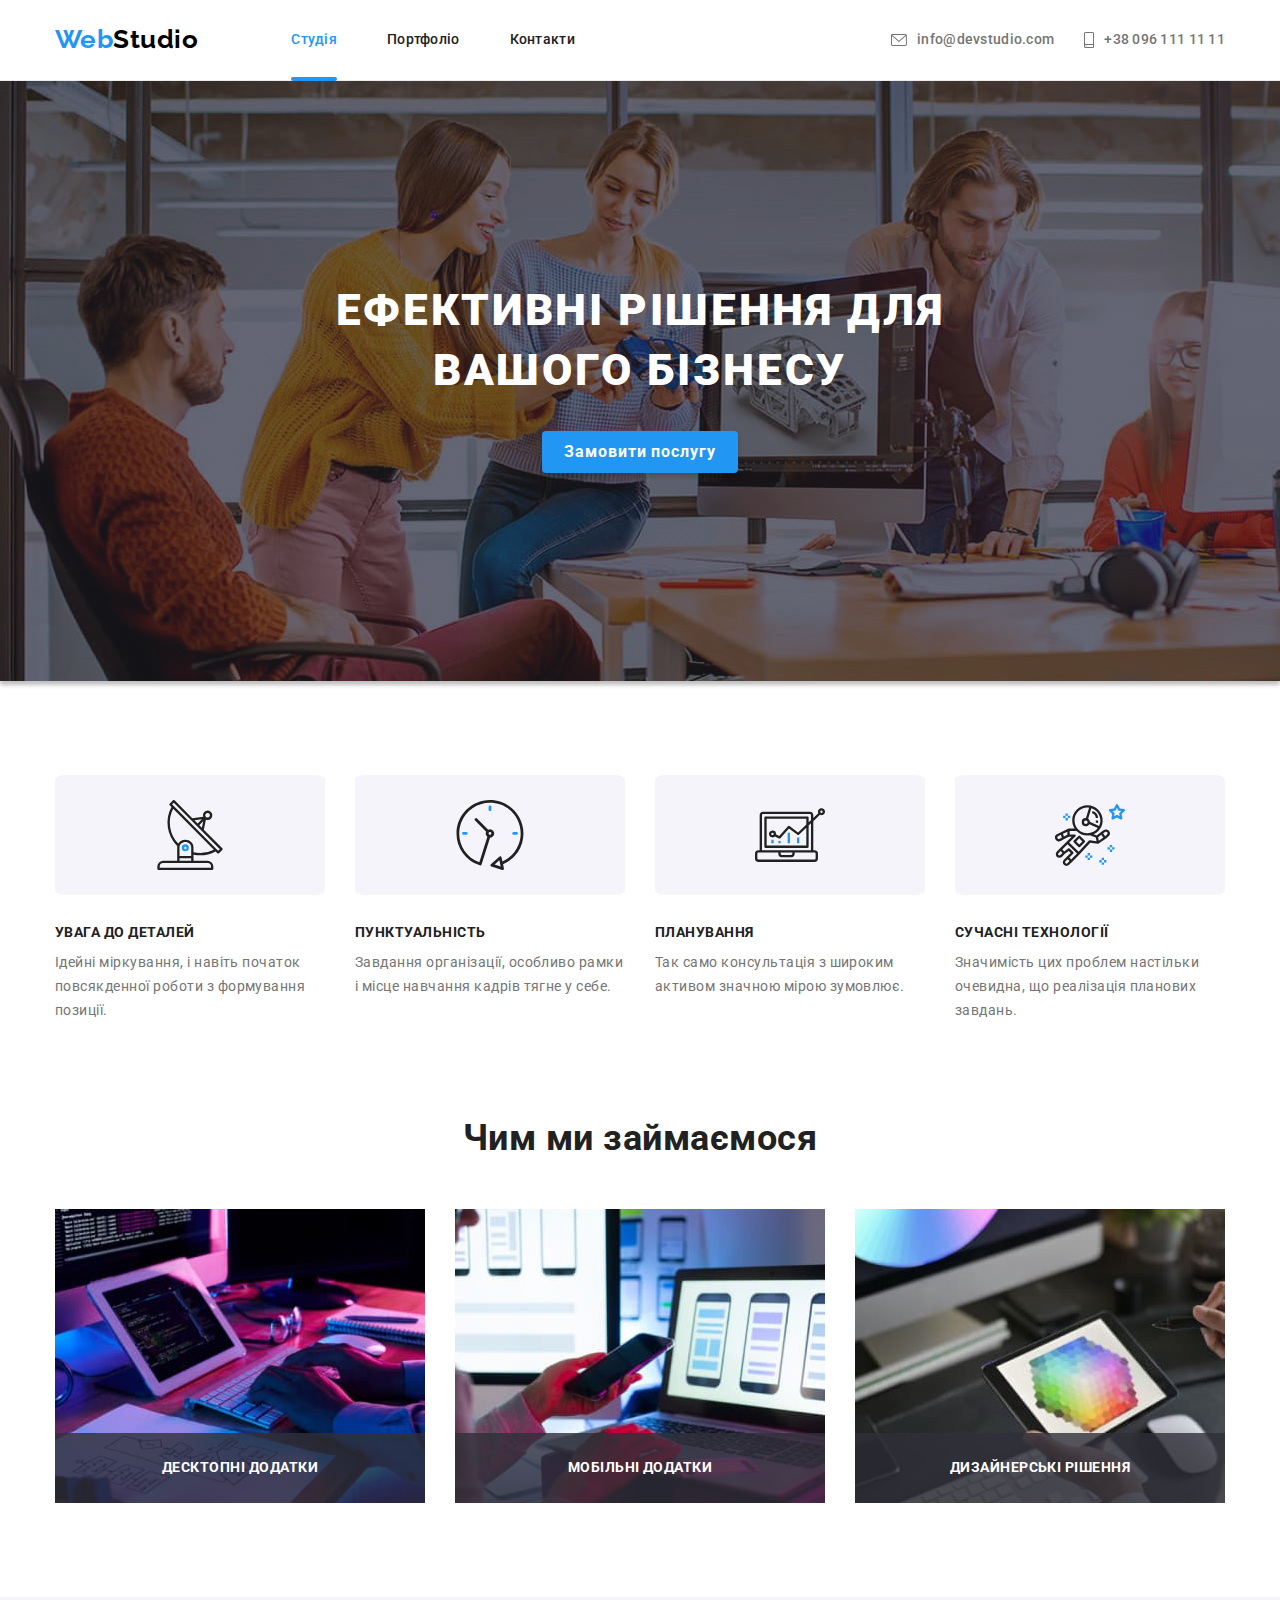
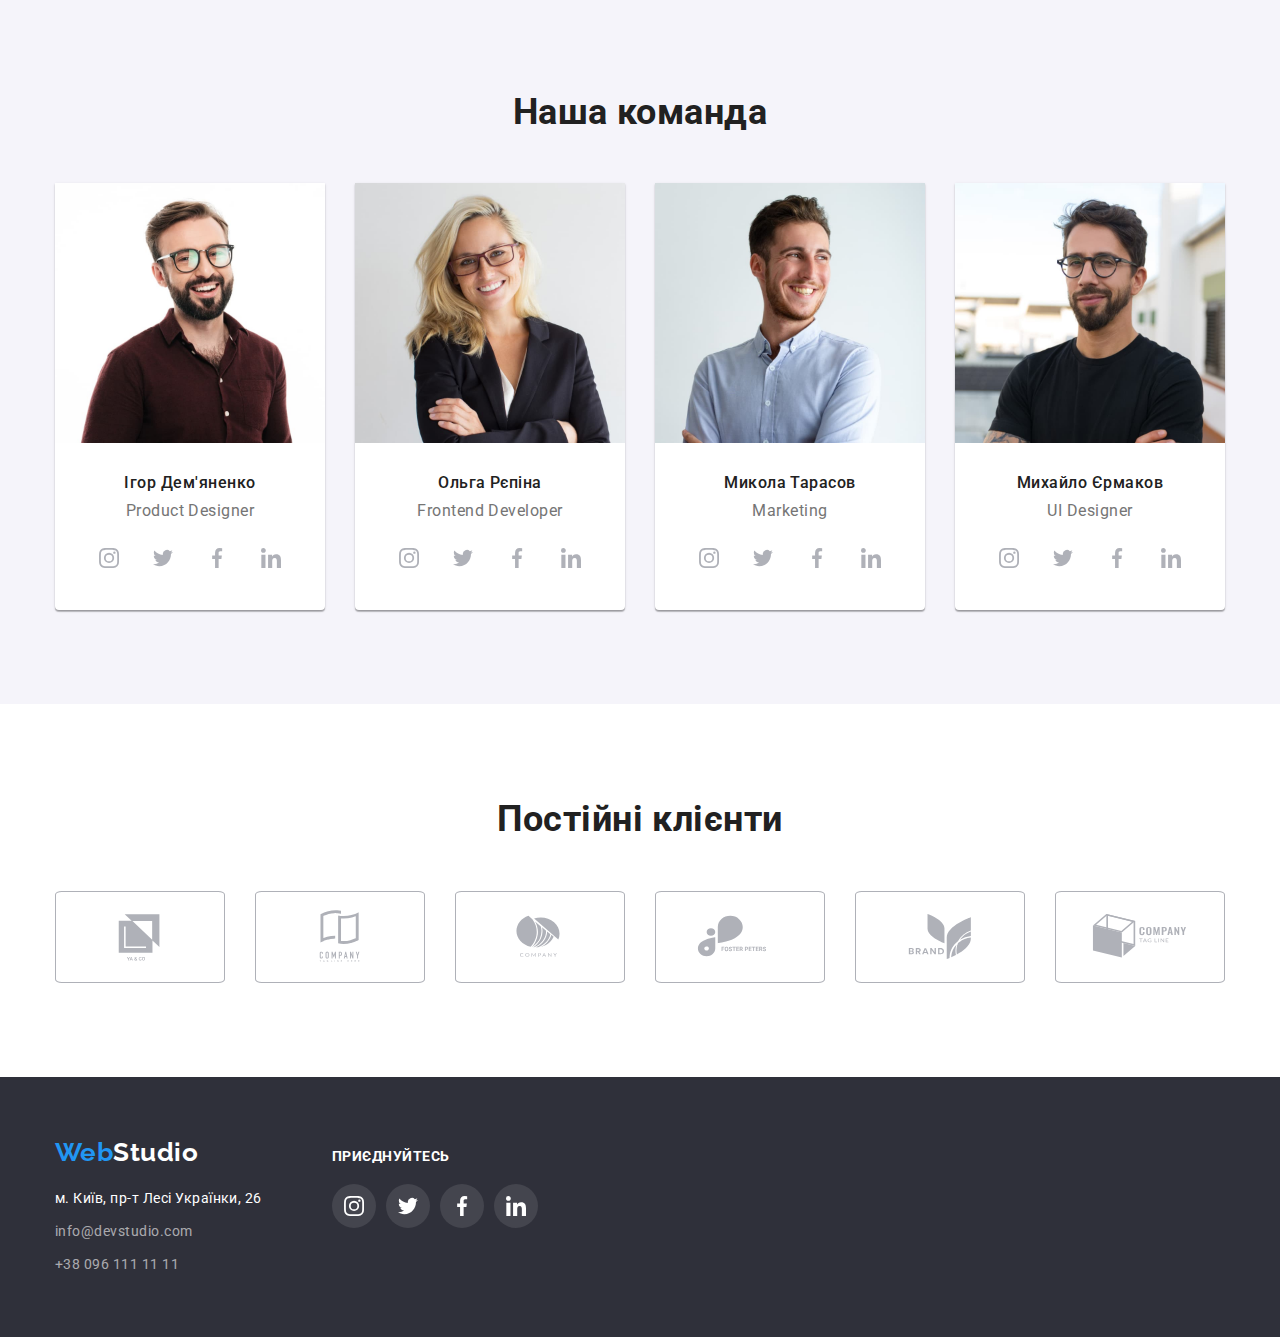
==== index.html @ f7dc9504 "copy files" ====
<!DOCTYPE html>
<html lang="uk">

<head>
  <meta charset="UTF-8" />
  <meta http-equiv="X-UA-Compatible" content="IE=edge" />
  <meta name="viewport" content="width=device-width, initial-scale=1.0" />
  <title>hw2-main</title>
  <link rel="preconnect" href="https://fonts.googleapis.com">
  <link rel="preconnect" href="https://fonts.gstatic.com" crossorigin>
  <link href="https://fonts.googleapis.com/css2?family=Raleway:wght@700&family=Roboto:wght@400;500;700;900&display=swap"
    rel="stylesheet">
  <link rel="stylesheet" href="https://cdnjs.cloudflare.com/ajax/libs/modern-normalize/1.1.0/modern-normalize.min.css">
  <link rel="stylesheet" href="./styles/styles.css" />
</head>

<body>
  <header class="header-line">
    <div class="container nav-main">
      <nav class="nav-left">
        <a href="./index.html" class="link logo"><span class="logo-web" lang="en">Web</span><span class="logo-studio"
            lang="en">Studio</span></a>
        <ul class="nav list">
          <li><a href="./index.html" class="site-nav link current">Студія</a></li>
          <li><a href="./portfolio.html" class="site-nav link">Портфоліо</a></li>
          <li><a href="" class="site-nav link">Контакти</a></li>
        </ul>
      </nav>

      <div class="nav-contact">
        <a class="top-contacts link" href="mailto:info@devstudio.com">
          <svg class="nav-contact-icon" width="16" height="12">
            <use href="./images/icons.svg#icon-mail"></use>
          </svg>
          info@devstudio.com</a>
        <a class="top-contacts link" href="tel:+380961111111">
          <svg class="nav-contact-icon" width="10" height="16">
            <use href="./images/icons.svg#icon-smartphone"></use>
          </svg>
          +38 096 111 11 11</a>
      </div>

    </div>
  </header>
  <main>
    <!------ герой--------- -->
    <section class="order">
      <h1 class="order-title">Ефективні рішення для <br /> вашого бізнесу</h1>
      <button data-modal-open type="button" class="button active order-button">Замовити послугу</button>
    </section>
    <!-- наші переваги -->
    <section class="section">
      <div class="container">
        <h2 class="section-title visually-hidden">Наші переваги</h2>
        <ul class="feature list">
          <li class="feature-item radar">
            <h3 class="feature-title">УВАГА ДО ДЕТАЛЕЙ</h3>
            <p>Ідейні міркування, і навіть початок повсякденної роботи з формування позиції.</p>
          </li>
          <li class="feature-item clock">
            <h3 class="feature-title">ПУНКТУАЛЬНІСТЬ</h3>
            <p>Завдання організації, особливо рамки і місце навчання кадрів тягне у себе.</p>
          </li>
          <li class="feature-item diagram">
            <h3 class="feature-title">ПЛАНУВАННЯ</h3>
            <p>Так само консультація з широким активом значною мірою зумовлює.</p>
          </li>
          <li class="feature-item astronavt">
            <h3 class="feature-title">СУЧАСНІ ТЕХНОЛОГІЇ</h3>
            <p>Значимість цих проблем настільки очевидна, що реалізація планових завдань.</p>
          </li>
        </ul>
      </div>
    </section>
    <!-- чим ми займаємося -->
    <section class="section null">
      <div class="container">
        <h2 class="section-title">Чим ми займаємося</h2>
        <ul class="list products">
          <li class="pos-rel">
            <img class="make-block" src="./images/box1.jpg" alt="keyboard" width="370" />
            <p class="products-decision">десктопні додатки</p>
          </li>
          <li class="pos-rel">
            <img class="make-block" src="./images/box2.jpg" alt="laptop" width="370" />
            <p class="products-decision">мобільні додатки</p>
          </li>
          <li class="pos-rel">
            <img class="make-block" src="./images/box3.jpg" alt="rainbow" width="370" />
            <p class="products-decision">дизайнерські рішення</p>
          </li>
        </ul>
      </div>
    </section>
    <!-- наша команда -->
    <section class="section team-section">
      <div class="container">
        <h2 class="section-title">Наша команда</h2>
        <ul class="list team-list">
          <li class="team">
            <img class="make-block" src="./images/teamcard1.jpg" alt="Ihor" width="270" />
            <div class="team-member">
              <h3 class="team-name">Ігор Дем'яненко</h3>
              <p class="team-profession">Product Designer</p>
              <ul class="team-member-link list">
                <li>
                  <a class="team-member-soc" href="">
                    <svg class="team-member-icon" width="20" height="20">
                      <use href="./images/icons.svg#icon-instagram"></use>
                    </svg>
                  </a>
                </li>
                <li>
                  <a class="team-member-soc" href="">
                    <svg class="team-member-icon" width="20" height="20">
                      <use href="./images/icons.svg#icon-twitter"></use>
                    </svg>
                  </a>
                </li>
                <li>
                  <a class="team-member-soc" href="">
                    <svg class="team-member-icon" width="20" height="20">
                      <use href="./images/icons.svg#icon-facebook"></use>
                    </svg>
                  </a>
                </li>
                <li>
                  <a class="team-member-soc" href="">
                    <svg class="team-member-icon" width="20" height="20">
                      <use href="./images/icons.svg#icon-linkedin"></use>
                    </svg>
                  </a>
                </li>
              </ul>
            </div>
          </li>
          <li class="team">
            <img class="make-block" src="./images/teamcard2.jpg" alt="Olha" width="270" />
            <div class="team-member">
              <h3 class="team-name">Ольга Рєпіна</h3>
              <p class="team-profession">Frontend Developer</p>
              <ul class="team-member-link list">
                <li>
                  <a class="team-member-soc" href="">
                    <svg class="team-member-icon" width="20" height="20">
                      <use href="./images/icons.svg#icon-instagram"></use>
                    </svg>
                  </a>
                </li>
                <li>
                  <a class="team-member-soc" href="">
                    <svg class="team-member-icon" width="20" height="20">
                      <use href="./images/icons.svg#icon-twitter"></use>
                    </svg>
                  </a>
                </li>
                <li>
                  <a class="team-member-soc" href="">
                    <svg class="team-member-icon" width="20" height="20">
                      <use href="./images/icons.svg#icon-facebook"></use>
                    </svg>
                  </a>
                </li>
                <li>
                  <a class="team-member-soc" href="">
                    <svg class="team-member-icon" width="20" height="20">
                      <use href="./images/icons.svg#icon-linkedin"></use>
                    </svg>
                  </a>
                </li>
              </ul>
            </div>
          </li>
          <li class="team">
            <img class="make-block" src="./images/teamcard3.jpg" alt="Nikolas" width="270" />
            <div class="team-member">
              <h3 class="team-name">Микола Тарасов</h3>
              <p class="team-profession">Marketing</p>
              <ul class="team-member-link list">
                <li>
                  <a class="team-member-soc" href="">
                    <svg class="team-member-icon" width="20" height="20">
                      <use href="./images/icons.svg#icon-instagram"></use>
                    </svg>
                  </a>
                </li>
                <li>
                  <a class="team-member-soc" href="">
                    <svg class="team-member-icon" width="20" height="20">
                      <use href="./images/icons.svg#icon-twitter"></use>
                    </svg>
                  </a>
                </li>
                <li>
                  <a class="team-member-soc" href="">
                    <svg class="team-member-icon" width="20" height="20">
                      <use href="./images/icons.svg#icon-facebook"></use>
                    </svg>
                  </a>
                </li>
                <li>
                  <a class="team-member-soc" href="">
                    <svg class="team-member-icon" width="20" height="20">
                      <use href="./images/icons.svg#icon-linkedin"></use>
                    </svg>
                  </a>
                </li>
              </ul>
            </div>
          </li>
          <li class="team">
            <img class="make-block" src="./images/teamcard4.jpg" alt="Michael" width="270" />
            <div class="team-member">
              <h3 class="team-name">Михайло Єрмаков</h3>
              <p class="team-profession">UI Designer</p>
              <ul class="team-member-link list">
                <li>
                  <a class="team-member-soc" href="">
                    <svg class="team-member-icon" width="20" height="20">
                      <use href="./images/icons.svg#icon-instagram"></use>
                    </svg>
                  </a>
                </li>
                <li>
                  <a class="team-member-soc" href="">
                    <svg class="team-member-icon" width="20" height="20">
                      <use href="./images/icons.svg#icon-twitter"></use>
                    </svg>
                  </a>
                </li>
                <li>
                  <a class="team-member-soc" href="">
                    <svg class="team-member-icon" width="20" height="20">
                      <use href="./images/icons.svg#icon-facebook"></use>
                    </svg>
                  </a>
                </li>
                <li>
                  <a class="team-member-soc" href="">
                    <svg class="team-member-icon" width="20" height="20">
                      <use href="./images/icons.svg#icon-linkedin"></use>
                    </svg>
                  </a>
                </li>
              </ul>
            </div>
          </li>
        </ul>
      </div>
    </section>
    <!-- Постійні клієнти -->
    <section class="section">
      <div class="container">
        <h2 class="section-title">Постійні клієнти</h2>
        <ul class="list main-client">
          <li>
            <a class="client" href="">
              <svg width="106" height="60">
                <use href="./images/icons.svg#icon-Client1"></use>
              </svg>
            </a>
          </li>
          <li>
            <a class="client" href="">
              <svg width="106" height="60">
                <use href="./images/icons.svg#icon-Client2"></use>
              </svg>
            </a>
          </li>
          <li>
            <a class="client" href="">
              <svg width="106" height="60">
                <use href="./images/icons.svg#icon-Client3"></use>
              </svg>
            </a>
          </li>
          <li>
            <a class="client" href="">
              <svg width="106" height="60">
                <use href="./images/icons.svg#icon-Client4"></use>
              </svg>
            </a>
          </li>
          <li>
            <a class="client" href="">
              <svg width="106" height="60">
                <use href="./images/icons.svg#icon-Client5"></use>
              </svg>
            </a>
          </li>
          <li>
            <a class="client" href="">
              <svg width="106" height="60">
                <use href="./images/icons.svg#icon-Client6"></use>
              </svg>
            </a>
          </li>
        </ul>
      </div>
    </section>
  </main>

  <footer class="footer">
    <div class="container footer-main">
      <div>
        <a href="./index.html" class="link make-block"><span class="logo-web">Web</span><span
            class="logo-studio">Studio</span></a>
        <address class="contacts">
          <ul class="list contacts-list">
            <li><a href="" class="link footer-contacts">м. Київ, пр-т Лесі Українки, 26</a></li>
            <li>
              <a href="mailto:info@devstudio.com" class="link footer-contacts footer-transparent">info@devstudio.com</a>
            </li>
            <li>
              <a href="tel:+380961111111" class="link footer-contacts footer-transparent">+38 096 111 11 11</a>
            </li>
          </ul>
        </address>
      </div>
      <div class="footer-soc">
        <p class="footer-soc-title">ПРИєднуйтесь</p>
        <ul class="footer-soc-main list">
          <li>
            <a class="footer-soc-item" href="">
              <svg class="" width="20" height="20">
                <use href="./images/icons.svg#icon-instagram"></use>
              </svg>
            </a>
          </li>
          <li>
            <a class="footer-soc-item" href="">
              <svg class="" width="20" height="20">
                <use href="./images/icons.svg#icon-twitter"></use>
              </svg>
            </a>
          </li>
          <li>
            <a class="footer-soc-item" href="">
              <svg class="" width="20" height="20">
                <use href="./images/icons.svg#icon-facebook"></use>
              </svg>
            </a>
          </li>
          <li>
            <a class="footer-soc-item" href="">
              <svg class="" width="20" height="20">
                <use href="./images/icons.svg#icon-linkedin"></use>
              </svg>
            </a>
          </li>
        </ul>
      </div>
    </div>
  </footer>
  <!------modal------->
  <div class="backdrop is-hidden" data-modal>
    <div class="modal">
      <button class="button-close" data-modal-close>
        <svg width="18" height="18">
          <use href="./images/icons.svg#icon-close"></use>
        </svg>
      </button>
    </div>
  </div>
  <script src="./js/modal.js"></script>
</body>

</html>
---- styles/styles.css ----
:root {
  --main-color-decor: #2196f3;
  --title-color: #212121;
  --text-color: #757575;
  --basic-white: #ffffff;
  --bckrg-grey: #2f303a;
  --bckgr-milk: #f5f4fa;
  --icon-svg-color: #afb1b8;
  --trans-general: 250ms cubic-bezier(0.4, 0, 0.2, 1);
}
/* ------загальні правила----------- */
body {
  background-color: var(--basic-white);
  color: var(--text-color);
  font-family: Roboto, sans-serif;
  letter-spacing: 0.03em;
}
.list {
  list-style: none;
  padding: 0;
  margin: 0;
}
.link {
  text-decoration: none;
}
.container {
  margin-left: auto;
  margin-right: auto;
  width: 1200px;
  padding-left: 15px;
  padding-right: 15px;
}
h1,
h2,
h3,
h4,
h5,
h6,
p {
  margin-bottom: 0;
  margin-top: 0;
}
.visually-hidden {
  position: absolute;
  width: 1px;
  height: 1px;
  margin: -1px;
  border: 0;
  padding: 0;
  white-space: nowrap;
  clip-path: inset(100%);
  clip: rect(0 0 0 0);
  overflow: hidden;
}
.section {
  padding-top: 94px;
  padding-bottom: 94px;
}
.make-block {
  display: block;
  max-width: 100%;
  height: auto;
}
.pos-rel {
  position: relative;
}
/* -----перевірочні класи------- */
.col {
  outline: 2px solid teal;
  background: tomato;
}
.brd {
  outline: 1px solid violet;
}
/* -----------------header--------------- */
/*------------- лінія */
.header-line {
  border-bottom: 1px solid #ececec;
}

/*---------------логотип*/
.logo {
  display: block;
  padding: 24px 0;
}
.logo-web {
  color: var(--main-color-decor);
  font-family: Raleway, sans-serif;
  font-weight: 700;
  font-size: 26px;
  line-height: 1.19;
}
.logo-studio {
  color: black;
  font-family: Raleway, sans-serif;
  font-weight: 700;
  font-size: 26px;
  line-height: 1.19;
}

/*----студія/портфоліо/контакти -- стиль тексту*/
.site-nav,
.top-contacts {
  display: block;
  padding: 32px 0;
  color: var(--title-color);
  letter-spacing: 0.02em;
  font-weight: 500;
  font-size: 14px;
  line-height: 1.14;
}
.site-nav {
  position: relative;
  transition: color var(--trans-general);
}
.site-nav.site-nav.current::after {
  content: "";
  position: absolute;
  bottom: -1px;
  display: block;
  width: 100%;
  height: 4px;
  background-color: var(--main-color-decor);
  border-radius: 2px;
}
.site-nav.current {
  color: var(--main-color-decor);
}
.site-nav:hover,
.site-nav:focus {
  color: var(--main-color-decor);
}
/* --студія/портфоліо/контакти -- блок */
.nav {
  display: flex;
  gap: 50px;
}
/* ---- ліва частина -- блок */
.nav-left {
  display: flex;
  gap: 93px;
}
/* --- весь футер -- блок */
.nav-main {
  display: flex;
  justify-content: space-between;
}
/* ---пошта/телефон -- блок */
.nav-contact {
  display: flex;
  gap: 30px;
  justify-content: center;
  align-items: center;
}
/* --- пошта і телефон -- окремі блоки */
.top-contacts {
  color: var(--text-color);
  display: flex;
  align-items: center;
  fill: var(--text-color);
  transition: color var(--trans-general);
}
.top-contacts:focus,
.top-contacts:hover {
  color: var(--main-color-decor);
}
/* --- пошта і телефон іконки -- наслідування */
.nav-contact-icon {
  fill: currentColor;
  margin-right: 10px;
}
/* --------------------------main-------------------- */
/* order  */
.order {
  max-width: 1600px;
  height: 600px;
  margin-left: auto;
  margin-right: auto;
  background-image: linear-gradient(
      to right,
      rgba(47, 48, 58, 0.4),
      rgba(47, 48, 58, 0.4)
    ),
    url("../images/bgr-hero.jpg");
  box-shadow: 0px 4px 4px rgba(0, 0, 0, 0.25);
  background-color: #c4c4c4;

  text-align: center;
  padding-top: 200px;
  padding-bottom: 200px;
}
.order-title {
  color: var(--basic-white);
  text-transform: uppercase;
  font-weight: 900;
  font-size: 44px;
  line-height: 1.36;
  letter-spacing: 0.06em;
  /* max-width: 696px; */
  margin-bottom: 30px;
}
/* -------------------text------------------ */
/*заголовки секцій*/
.section-title {
  color: var(--title-color);
  font-weight: 700;
  font-size: 36px;
  line-height: 1.17;
  text-align: center;
  margin-bottom: 50px;
}
/*міні-заголовки*/
.feature h3 {
  color: var(--title-color);
  text-transform: uppercase;
  font-weight: 700;
  font-size: 14px;
  line-height: 1.14;
}
.feature p {
  font-size: 14px;
  line-height: 1.71;
}
.feature-title {
  margin-bottom: 10px;
}
.team-member {
  padding: 30px 0;
}
.team-name {
  color: var(--title-color);
  font-weight: 500;
  font-size: 16px;
  line-height: 1.19;
  margin-bottom: 10px;
}
.team-profession {
  margin-bottom: 16px;
}

.examples h2 {
  color: var(--title-color);
  font-weight: 700;
  font-size: 18px;
  line-height: 2;
  letter-spacing: 0.06em;
}
/*  */
/* examples - звичайний текст p */
.portffolio-title-about {
  color: var(--text-color);
  font-size: 16px;
  line-height: 1.88;
}
/* ---------студія оформлення -------------- */
.section.null {
  padding-top: 0;
}
.feature-item {
  display: flex;
  flex-direction: column;
}
.feature-item::before {
  content: "";
  width: 270px;
  height: 120px;
  background-color: var(--bckgr-milk);
  border-radius: 4%;
  margin-bottom: 30px;
  background-repeat: no-repeat;
  background-position: 50% 50%;
}
.feature-item.radar::before {
  background-image: url(../images/antenna.svg);
}
.feature-item.clock::before {
  background-image: url(../images/clock.svg);
}
.feature-item.diagram::before {
  background-image: url(../images/diagram.svg);
}
.feature-item.astronavt::before {
  background-image: url(../images/astronaut.svg);
}
.products-decision {
  position: absolute;
  left: 0;
  bottom: 0;
  width: 100%;
  height: 70px;
  display: flex;
  justify-content: center;
  align-items: center;
  text-transform: uppercase;
  font-weight: 700;
  font-size: 14px;
  line-height: 1.14;
  color: var(--basic-white);
  background: rgba(47, 48, 58, 0.8);
}
.feature,
.products {
  display: flex;
  gap: 30px;
}
.team-section {
  background-color: var(--bckgr-milk);
}
.team {
  box-shadow: 0px 1px 3px rgba(0, 0, 0, 0.12), 0px 1px 1px rgba(0, 0, 0, 0.14),
    0px 2px 1px rgba(0, 0, 0, 0.2);
  border-radius: 0px 0px 4px 4px;
  min-width: 270px;
  background-color: var(--basic-white);
  text-align: center;
}
.team-list {
  display: flex;
  gap: 30px;
}
.team-member-link {
  display: flex;
  justify-content: center;
  gap: 10px;
}
.team-member-soc {
  display: flex;
  width: 44px;
  height: 44px;
  border-radius: 50%;
  align-items: center;
  justify-content: center;
  fill: var(--icon-svg-color);
  border-color: var(--icon-svg-color);
  transition: background-color var(--trans-general), fill var(--trans-general);
}
.team-member-soc:hover,
.team-member-soc:focus {
  background-color: var(--main-color-decor);
  fill: var(--basic-white);
}
.main-client {
  display: flex;
  gap: 30px;
  justify-content: center;
}
.client {
  display: flex;
  width: 170px;
  height: 92px;
  border: 1px solid var(--icon-svg-color);
  border-radius: 4%;
  align-items: center;
  justify-content: center;
  /* box-shadow: 0px 4px 4px 0px rgba(0, 0, 0, 0.25); */
  fill: var(--icon-svg-color);
  transition: border var(--trans-general), fill var(--trans-general);
}
.client:hover,
.client:focus {
  fill: var(--main-color-decor);
  border: 1px solid var(--main-color-decor);
}
/*-----------портфоліо оформлення---------------*/
.examples-button {
  display: flex;
  gap: 8px;
  justify-content: center;
  margin-bottom: 50px;
}
.example-name {
  padding: 20px 24px;
  border-left: 1px solid #eeeeee;
  border-bottom: 1px solid #eeeeee;
  border-right: 1px solid #eeeeee;
}
.example-project {
  display: block;
  width: 370px;
  transition: box-shadow var(--trans-general);
}
.example-project:hover,
.example-project:focus {
  box-shadow: 0px 1px 1px rgba(0, 0, 0, 0.12), 0px 4px 4px rgba(0, 0, 0, 0.06),
    1px 4px 6px rgba(0, 0, 0, 0.16);
}
.example-project:hover .example-project-about {
  transform: translateY(-100%);
}
.example-project-pict {
  overflow: hidden;
}
.example-project-about {
  position: absolute;
  display: block;
  transition: transform var(--trans-general);
  width: 370px;
  height: 294px;
  top: 100%;
  left: 0;
  padding: 63px 24px;
  font-weight: 400;
  font-size: 18px;
  line-height: 1.55;
  color: var(--basic-white);
  background: rgba(33, 150, 243, 0.8);
}
.portfolio {
  display: flex;
  flex-wrap: wrap;
  padding: 0;
  gap: 30px;
}
.portfolio-title {
  margin-bottom: 4px;
}
/* ---------------модальне вікно-------------- */
.backdrop {
  position: fixed;
  top: 0;
  left: 0;
  width: 100%;
  height: 100%;
  background: rgba(0, 0, 0, 0.2);
  opacity: 1;
  transition: opacity var(--trans-general);
}
.backdrop.is-hidden {
  opacity: 0;
  /* visibility: hidden; */
  pointer-events: none;
}
.backdrop.is-hidden .modal {
  transform: translate(-50%, -50%) scale(0.6);
}
.modal {
  position: absolute;
  top: 50%;
  left: 50%;
  transform: scale(1) translate(-50%, -50%);
  width: 528px;
  height: 581px;
  background: var(--basic-white);
  box-shadow: 0px 1px 3px rgba(0, 0, 0, 0.12), 0px 1px 1px rgba(0, 0, 0, 0.14),
    0px 2px 1px rgba(0, 0, 0, 0.2);
  border-radius: 4px;
  transition: transform var(--trans-general);
}
/* ---------------------------кнопки----------- */
.button {
  color: var(--title-color);
  font-size: 16px;
  cursor: pointer;
  background: var(--bckgr-milk);
  border-radius: 4px;
  border: 0 transparent;
  padding: 6px 22px;
  transition: color var(--trans-general), background-color var(--trans-general),
    box-shadow var(--trans-general);
}
.button.active,
.button:hover,
.button:focus {
  color: var(--basic-white);
  background-color: var(--main-color-decor);
  box-shadow: 0px 3px 1px rgba(0, 0, 0, 0.1), 0px 1px 2px rgba(0, 0, 0, 0.08),
    0px 2px 2px rgba(0, 0, 0, 0.12);
}
.button.order-button {
  font-family: Roboto, sans-serif;
  font-weight: 700;
  line-height: 1.87;
  letter-spacing: 0.06em;
  box-shadow: 0px 4px 4px rgba(0, 0, 0, 0.15);
}
.filter-button-text {
  font-family: Roboto, sans-serif;
  font-weight: 500;
  line-height: 1.63;
  letter-spacing: 0.03em;
}
.button-close {
  position: absolute;
  top: 8px;
  right: 8px;
  width: 30px;
  height: 30px;
  padding: 6px 6px;
  border-radius: 50%;
  background: var(--basic-white);
  border: 1px solid rgba(0, 0, 0, 0.1);
}
/* ---------------------------підвал---------- */
.footer {
  background-color: var(--bckrg-grey);
  padding: 60px 0;
}
footer .logo-studio {
  color: var(--basic-white);
}
.footer-main {
  display: flex;
  gap: 70px;
  align-items: baseline;
}
.footer-main a.make-block {
  margin-bottom: 20px;
}
/* .footer-soc {
} */
.footer-soc-main {
  display: flex;
  gap: 10px;
}
.footer-soc-title {
  text-transform: uppercase;
  color: var(--basic-white);
  font-weight: 700;
  font-size: 14px;
  line-height: 1.14;
  margin-bottom: 20px;
}
.footer-soc-item {
  display: flex;
  width: 44px;
  height: 44px;
  border-radius: 50%;
  align-items: center;
  justify-content: center;
  background-color: rgba(255, 255, 255, 0.1);
  fill: var(--basic-white);
  transition: background-color var(--trans-general);
}
.footer-soc-item:hover,
.footer-soc-item:focus {
  background-color: var(--main-color-decor);
}
.contacts {
  font-style: normal;
  text-decoration: none;
}
.contacts-list {
  display: flex;
  flex-direction: column;
  gap: 9px;
}
.footer-contacts {
  color: var(--basic-white);
  font-size: 14px;
  line-height: 1.71;
  transition: color var(--trans-general);
}
.footer-contacts.footer-transparent {
  color: rgba(255, 255, 255, 0.6);
}
.footer-contacts:hover,
.footer-contacts:focus {
  color: var(--main-color-decor);
}
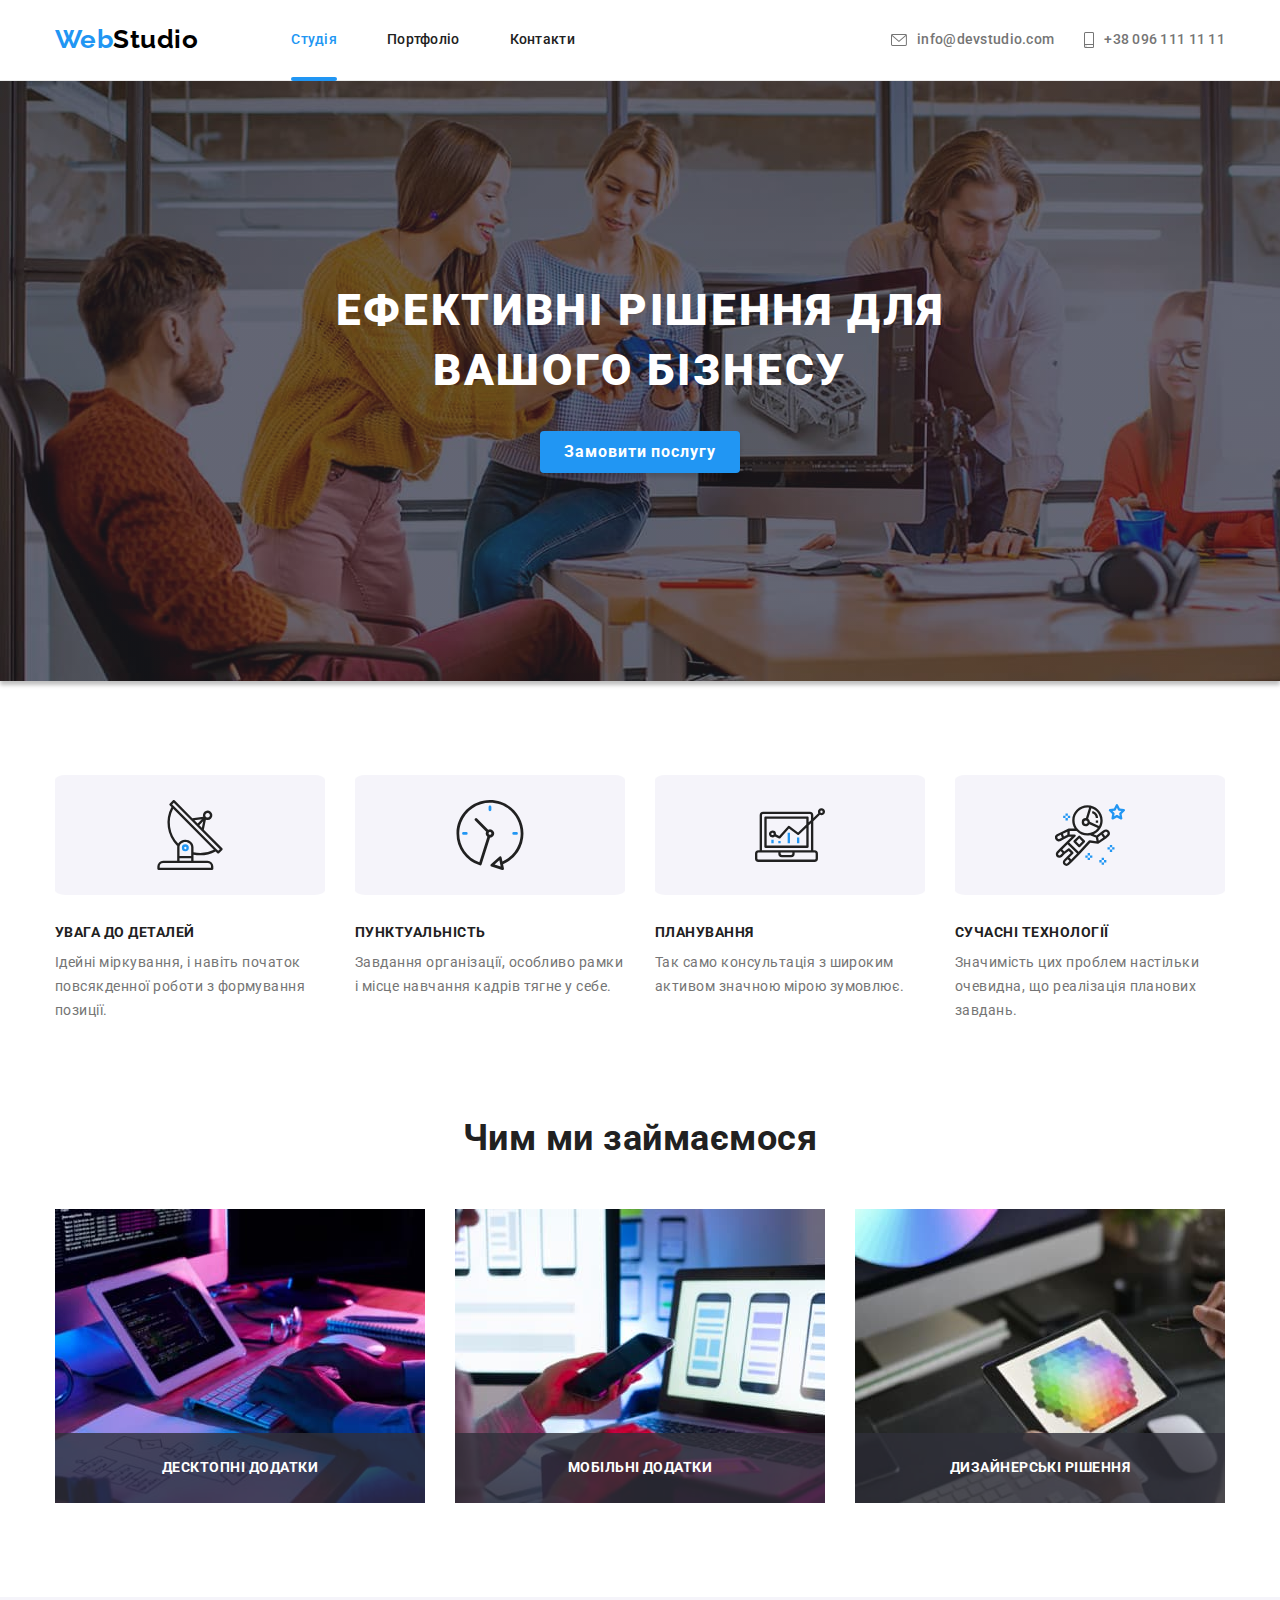
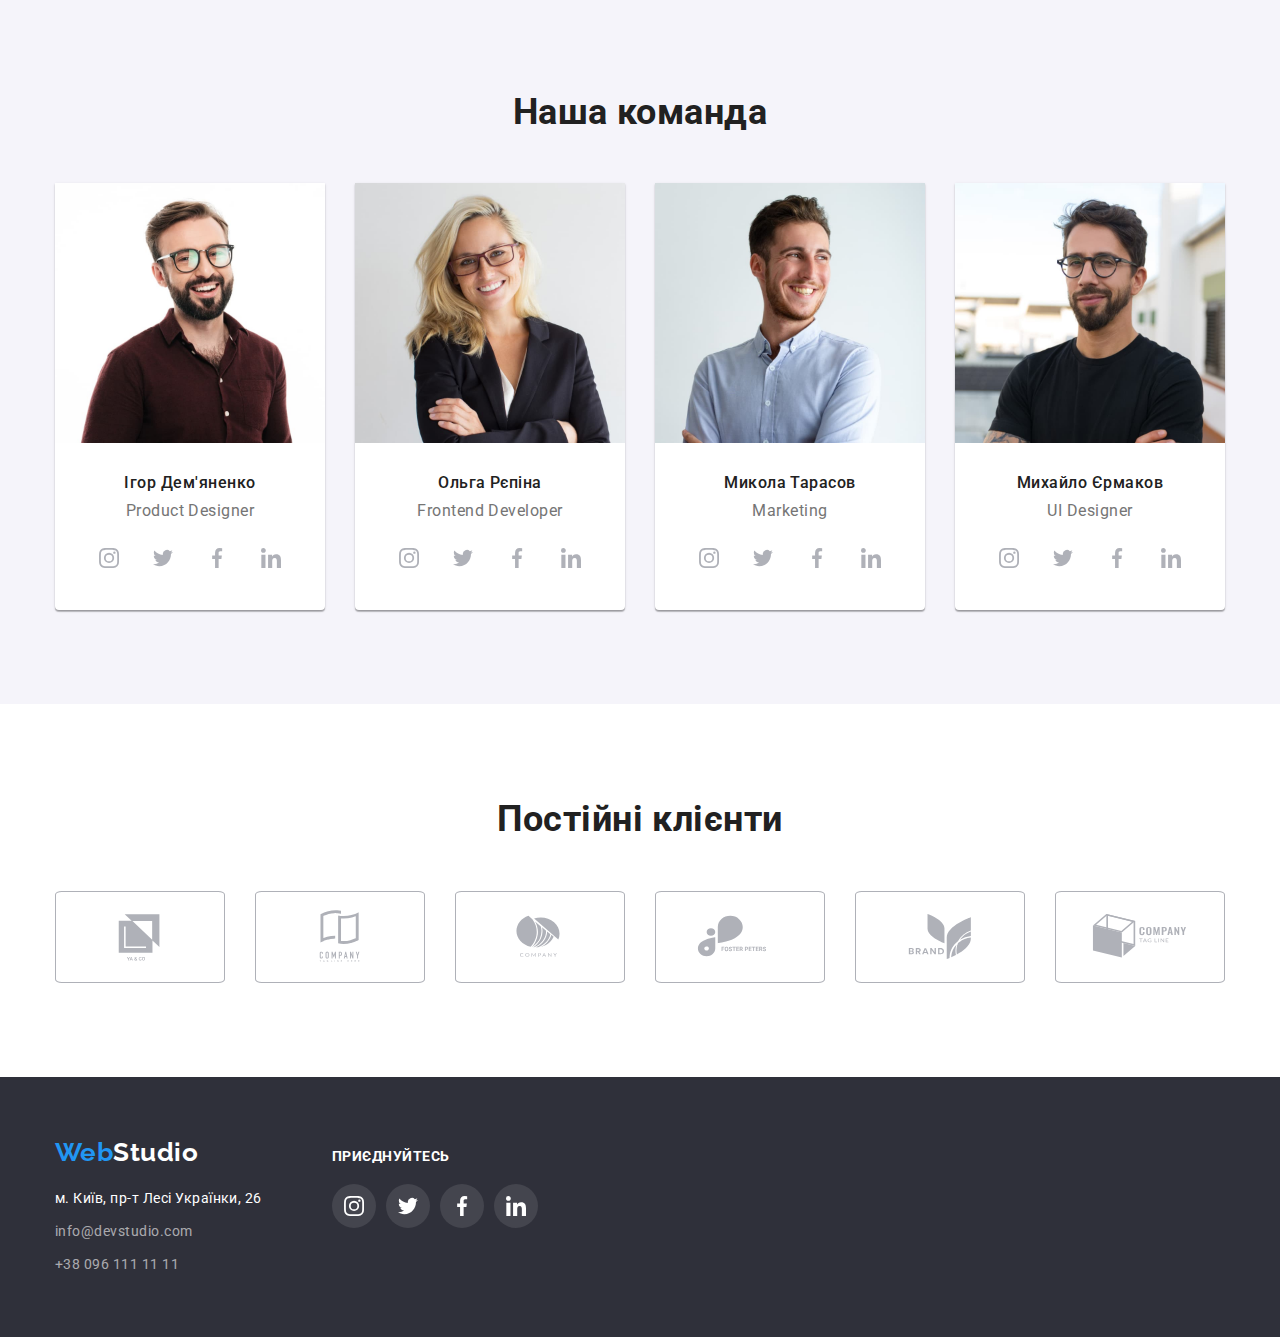
==== commit 4680657a: "with main form" ====
--- a/index.html
+++ b/index.html
@@ -360,6 +360,57 @@
           <use href="./images/icons.svg#icon-close"></use>
         </svg>
       </button>
+      <p class="modal-form-title">Залиште свої дані, ми вам передзвонимо</p>
+      <form>
+
+        <label>
+          <span class="modal-title-input">Ім'я</span>
+          <span class="modal-input-wrap">
+            <input class="modal-input" type="text" name="user-name" required>
+            <svg class="modal-input-icon" width="18" height="18">
+              <use href="./images/icons.svg#icon-person-form"></use>
+            </svg>
+          </span>
+        </label>
+
+        <label>
+          <span class="modal-title-input">Телефон</span>
+          <span class="modal-input-wrap">
+            <input class="modal-input" type="tel" name="user-tel" required>
+            <svg class="modal-input-icon" width="18" height="18">
+              <use href="./images/icons.svg#icon-phone-form"></use>
+            </svg>
+          </span>
+        </label>
+
+        <label>
+          <span class="modal-title-input">Пошта</span>
+          <span class="modal-input-wrap">
+            <input class="modal-input" type="email" name="user-email" required>
+            <svg class="modal-input-icon" width="18" height="18">
+              <use href="./images/icons.svg#icon-email-form"></use>
+            </svg>
+          </span>
+        </label>
+
+        <label>
+          <span class="modal-title-input">Коментар</span>
+          <textarea name="user-comment" class="modal-input modal-comment" placeholder="Введіть текст"></textarea>
+        </label>
+
+        <label class="modal-check">
+          <input class="modal-input-check visually-hidden" type="checkbox" name="consent" value="true">
+          <span class="test">
+            <svg class="" width="16" height="15">
+              <use href="/images/icons.svg#icon-check"></use>
+            </svg>
+          </span>
+          Погоджуюся з розсилкою та приймаю
+          <a href="#" class="modal-policy">Умови договору</a>
+        </label>
+
+        <button class="button order-button active" type="submit">Відправити</button>
+      </form>
     </div>
   </div>
   <script src="./js/modal.js"></script>
--- a/styles/styles.css
+++ b/styles/styles.css
@@ -98,7 +98,7 @@
   line-height: 1.19;
 }
 
-/*----студія/портфоліо/контакти -- стиль тексту*/
+/*----студія/портфоліо/контакти -------- стиль тексту*/
 .site-nav,
 .top-contacts {
   display: block;
@@ -129,6 +129,22 @@
 .site-nav:hover,
 .site-nav:focus {
   color: var(--main-color-decor);
+}
+.modal-form-title {
+  margin-bottom: 12px;
+  font-weight: 700;
+  font-size: 20px;
+  line-height: 1.15;
+  text-align: center;
+  color: var(--title-color);
+}
+.modal-title-input {
+  display: block;
+  text-align-last: left;
+  font-size: 12px;
+  line-height: 1.17;
+  letter-spacing: 0.01em;
+  margin-bottom: 4px;
 }
 /* --студія/портфоліо/контакти -- блок */
 .nav {
@@ -421,6 +437,7 @@
   left: 0;
   width: 100%;
   height: 100%;
+  text-align: center;
   background: rgba(0, 0, 0, 0.2);
   opacity: 1;
   transition: opacity var(--trans-general);
@@ -440,11 +457,84 @@
   transform: scale(1) translate(-50%, -50%);
   width: 528px;
   height: 581px;
+  padding: 40px 39px 40px 41px;
   background: var(--basic-white);
   box-shadow: 0px 1px 3px rgba(0, 0, 0, 0.12), 0px 1px 1px rgba(0, 0, 0, 0.14),
     0px 2px 1px rgba(0, 0, 0, 0.2);
   border-radius: 4px;
   transition: transform var(--trans-general);
+}
+.modal-input {
+  width: 100%;
+  height: 40px;
+  border: 1px solid rgba(33, 33, 33, 0.2);
+  border-radius: 4px;
+  padding-left: 42px;
+  margin-bottom: 10px;
+  outline: transparent;
+}
+.modal-comment {
+  /* width: 100%; */
+  height: 120px;
+  /* border: 1px solid rgba(33, 33, 33, 0.2); */
+  /* border-radius: 4px; */
+  resize: none;
+  padding: 12px 16px;
+  margin-bottom: 20px;
+}
+.modal-comment::placeholder {
+  font-size: 12px;
+  line-height: 1.17;
+  letter-spacing: 0.01em;
+  color: rgba(117, 117, 117, 0.5);
+}
+.modal-input-wrap {
+  position: relative;
+}
+.modal-input-icon {
+  position: absolute;
+  top: 50%;
+  transform: translateY(-50%);
+  left: 12px;
+}
+.modal-comment:focus-within,
+.modal-input-wrap:focus-within > .modal-input {
+  border: 1px solid var(--main-color-decor);
+  border-radius: 4px;
+}
+.modal-input-wrap:focus-within > .modal-input-icon {
+  fill: var(--main-color-decor);
+}
+.modal-check {
+  display: flex;
+  align-items: center;
+  justify-content: center;
+  justify-content: center;
+  margin-bottom: 30px;
+  font-size: 14px;
+  line-height: 1.71;
+  fill: transparent;
+}
+.modal-check span {
+  display: flex;
+  align-items: center;
+  margin-right: 7px;
+  width: 16px;
+  height: 15px;
+  border: 2px solid var(--title-color);
+  border-radius: 2px;
+}
+.modal-input-check:checked + .test {
+  background-color: var(--main-color-decor);
+  border-color: transparent;
+  fill: var(--basic-white);
+}
+.modal-input-check:focus + .test {
+  border-color: var(--main-color-decor);
+}
+.modal-policy {
+  padding-left: 5px;
+  color: var(--main-color-decor);
 }
 /* ---------------------------кнопки----------- */
 .button {
@@ -467,6 +557,7 @@
     0px 2px 2px rgba(0, 0, 0, 0.12);
 }
 .button.order-button {
+  min-width: 200px;
   font-family: Roboto, sans-serif;
   font-weight: 700;
   line-height: 1.87;
@@ -481,6 +572,7 @@
 }
 .button-close {
   position: absolute;
+  cursor: pointer;
   top: 8px;
   right: 8px;
   width: 30px;
@@ -490,6 +582,10 @@
   background: var(--basic-white);
   border: 1px solid rgba(0, 0, 0, 0.1);
 }
+.button-close:hover,
+.button-close:focus {
+  fill: var(--main-color-decor);
+}
 /* ---------------------------підвал---------- */
 .footer {
   background-color: var(--bckrg-grey);
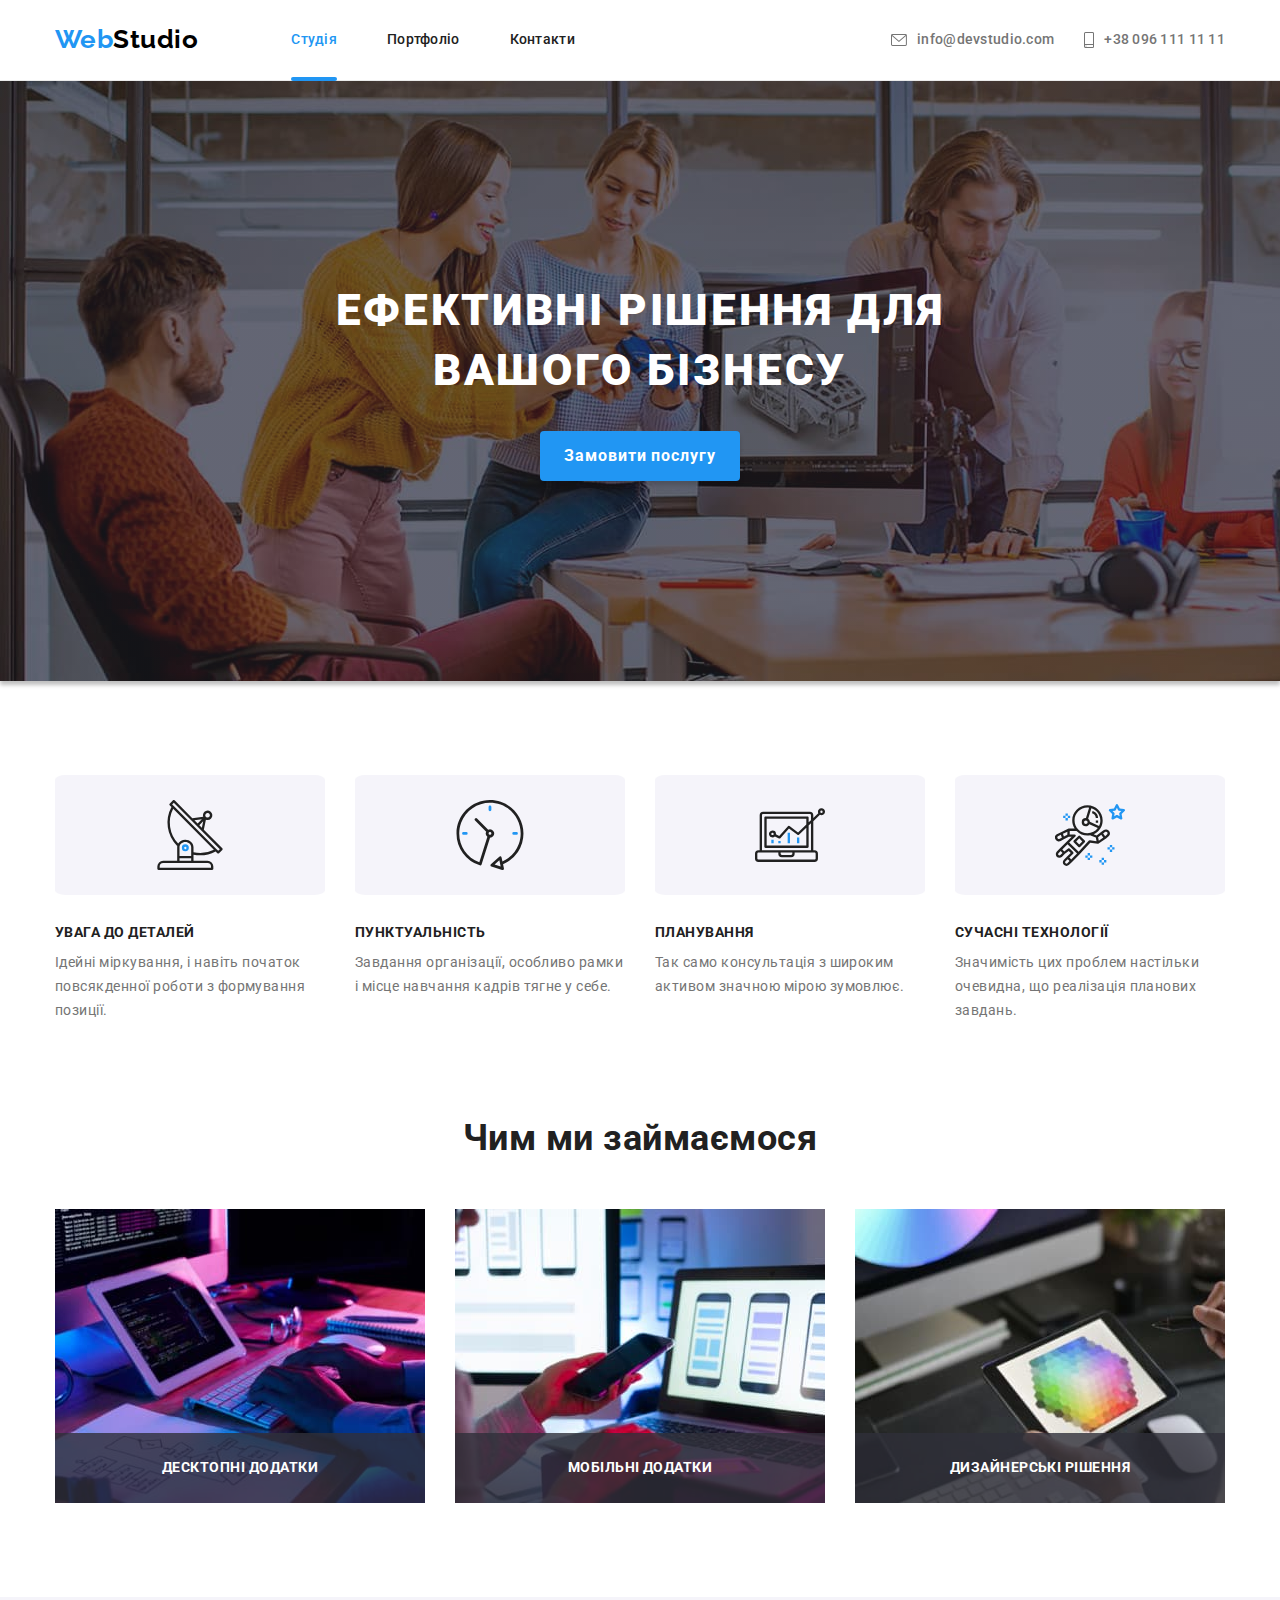
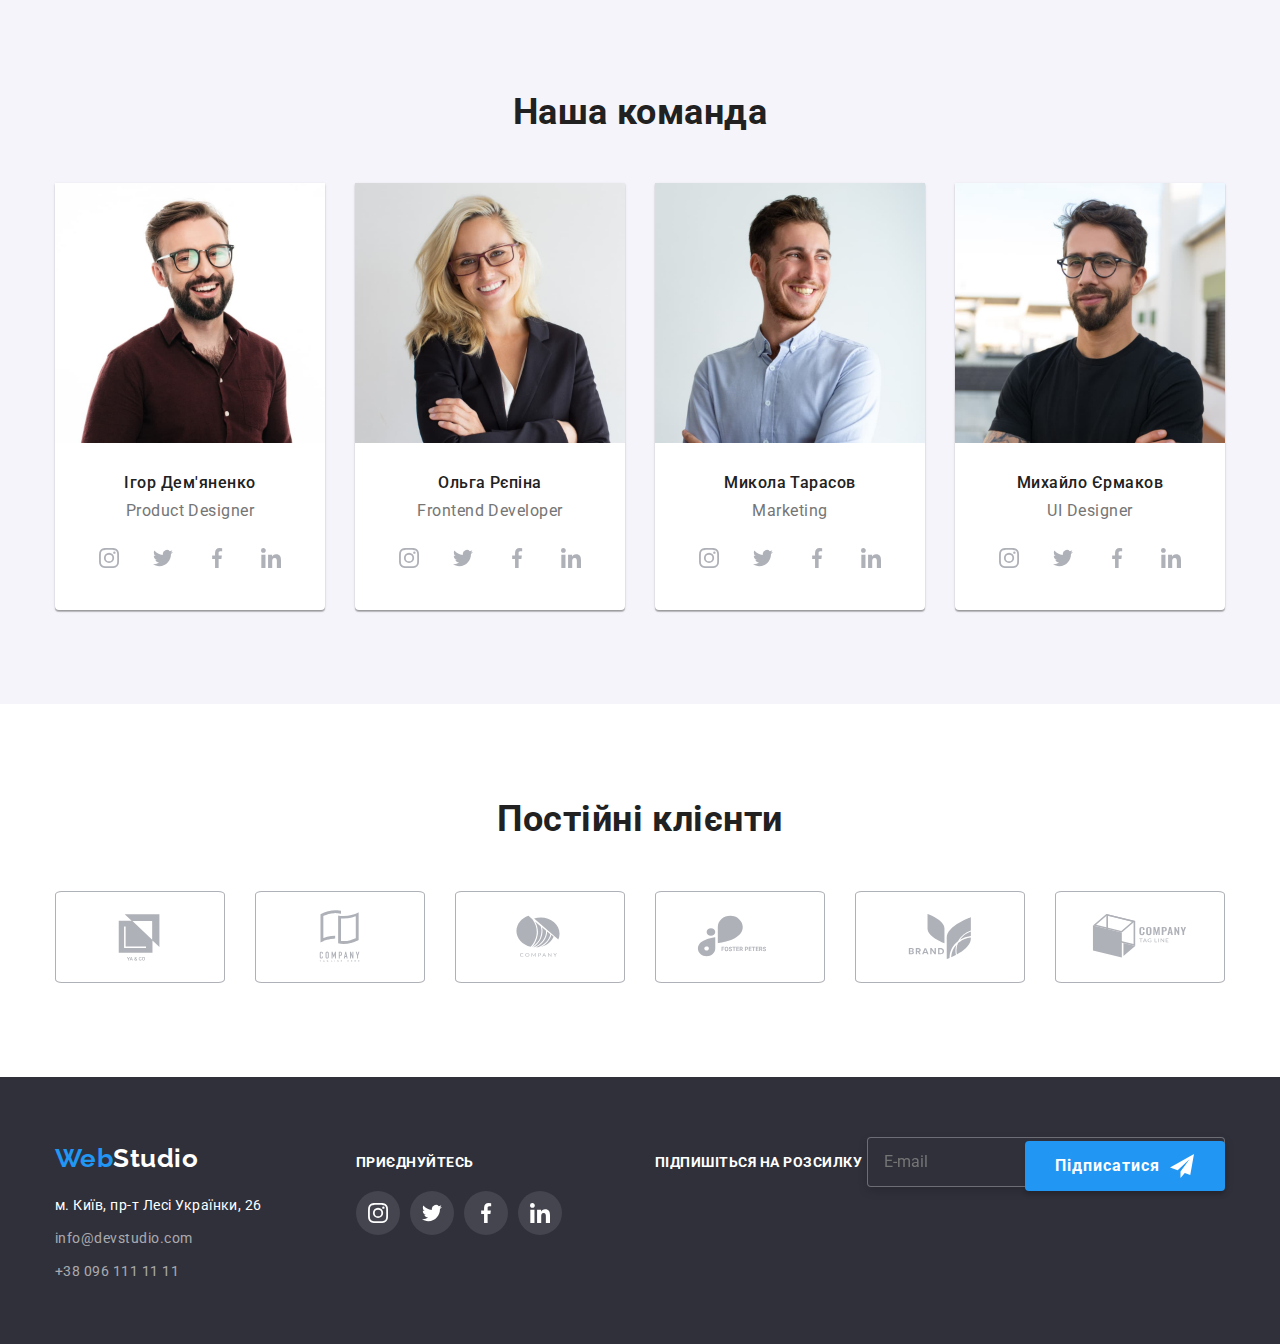
==== commit ec3d1257: "hw6 1st edit" ====
--- a/index.html
+++ b/index.html
@@ -39,7 +39,6 @@
           </svg>
           +38 096 111 11 11</a>
       </div>
-
     </div>
   </header>
   <main>
@@ -302,53 +301,71 @@
 
   <footer class="footer">
     <div class="container footer-main">
-      <div>
-        <a href="./index.html" class="link make-block"><span class="logo-web">Web</span><span
-            class="logo-studio">Studio</span></a>
-        <address class="contacts">
-          <ul class="list contacts-list">
-            <li><a href="" class="link footer-contacts">м. Київ, пр-т Лесі Українки, 26</a></li>
+      <div class="footer-main-left">
+        <div>
+          <a href="./index.html" class="link make-block"><span class="logo-web">Web</span><span
+              class="logo-studio">Studio</span></a>
+          <address class="contacts">
+            <ul class="list contacts-list">
+              <li><a href="" class="link footer-contacts">м. Київ, пр-т Лесі Українки, 26</a></li>
+              <li>
+                <a href="mailto:info@devstudio.com"
+                  class="link footer-contacts footer-transparent">info@devstudio.com</a>
+              </li>
+              <li>
+                <a href="tel:+380961111111" class="link footer-contacts footer-transparent">+38 096 111 11 11</a>
+              </li>
+            </ul>
+          </address>
+        </div>
+
+        <div class="footer-soc">
+          <p class="footer-soc-title">ПРИєднуйтесь</p>
+          <ul class="footer-soc-main list">
             <li>
-              <a href="mailto:info@devstudio.com" class="link footer-contacts footer-transparent">info@devstudio.com</a>
+              <a class="footer-soc-item" href="">
+                <svg class="" width="20" height="20">
+                  <use href="./images/icons.svg#icon-instagram"></use>
+                </svg>
+              </a>
             </li>
             <li>
-              <a href="tel:+380961111111" class="link footer-contacts footer-transparent">+38 096 111 11 11</a>
+              <a class="footer-soc-item" href="">
+                <svg class="" width="20" height="20">
+                  <use href="./images/icons.svg#icon-twitter"></use>
+                </svg>
+              </a>
+            </li>
+            <li>
+              <a class="footer-soc-item" href="">
+                <svg class="" width="20" height="20">
+                  <use href="./images/icons.svg#icon-facebook"></use>
+                </svg>
+              </a>
+            </li>
+            <li>
+              <a class="footer-soc-item" href="">
+                <svg class="" width="20" height="20">
+                  <use href="./images/icons.svg#icon-linkedin"></use>
+                </svg>
+              </a>
             </li>
           </ul>
-        </address>
-      </div>
-      <div class="footer-soc">
-        <p class="footer-soc-title">ПРИєднуйтесь</p>
-        <ul class="footer-soc-main list">
-          <li>
-            <a class="footer-soc-item" href="">
-              <svg class="" width="20" height="20">
-                <use href="./images/icons.svg#icon-instagram"></use>
-              </svg>
-            </a>
-          </li>
-          <li>
-            <a class="footer-soc-item" href="">
-              <svg class="" width="20" height="20">
-                <use href="./images/icons.svg#icon-twitter"></use>
-              </svg>
-            </a>
-          </li>
-          <li>
-            <a class="footer-soc-item" href="">
-              <svg class="" width="20" height="20">
-                <use href="./images/icons.svg#icon-facebook"></use>
-              </svg>
-            </a>
-          </li>
-          <li>
-            <a class="footer-soc-item" href="">
-              <svg class="" width="20" height="20">
-                <use href="./images/icons.svg#icon-linkedin"></use>
-              </svg>
-            </a>
-          </li>
-        </ul>
+        </div>
+      </div>
+
+      <div class="footer-main-right">
+        <form>
+          <label>
+            <span class="footer-soc-title">підпишіться на розсилку</span>
+            <input class="footer-form-email" type="email" name="user-email-spam" placeholder="E-mail" required>
+          </label>
+          <button class="button order-button active button-plane" type="submit">Підписатися
+            <svg class="" width="24" height="24">
+              <use href="./images/icons.svg#icon-plane"></use>
+            </svg>
+          </button>
+        </form>
       </div>
     </div>
   </footer>
@@ -408,8 +425,7 @@
           Погоджуюся з розсилкою та приймаю
           <a href="#" class="modal-policy">Умови договору</a>
         </label>
-
-        <button class="button order-button active" type="submit">Відправити</button>
+        <button class="button order-button active" type="submit"></button>
       </form>
     </div>
   </div>
--- a/styles/styles.css
+++ b/styles/styles.css
@@ -538,6 +538,9 @@
 }
 /* ---------------------------кнопки----------- */
 .button {
+  display: inline-flex;
+  align-items: center;
+  justify-content: center;
   color: var(--title-color);
   font-size: 16px;
   cursor: pointer;
@@ -545,6 +548,7 @@
   border-radius: 4px;
   border: 0 transparent;
   padding: 6px 22px;
+  margin: 0;
   transition: color var(--trans-general), background-color var(--trans-general),
     box-shadow var(--trans-general);
 }
@@ -558,6 +562,7 @@
 }
 .button.order-button {
   min-width: 200px;
+  min-height: 50px;
   font-family: Roboto, sans-serif;
   font-weight: 700;
   line-height: 1.87;
@@ -586,6 +591,13 @@
 .button-close:focus {
   fill: var(--main-color-decor);
 }
+.button-plane {
+  position: absolute;
+  right: 0;
+  bottom: 0;
+  fill: var(--basic-white);
+  gap: 10px;
+}
 /* ---------------------------підвал---------- */
 .footer {
   background-color: var(--bckrg-grey);
@@ -594,21 +606,31 @@
 footer .logo-studio {
   color: var(--basic-white);
 }
-.footer-main {
+.footer-main-left {
   display: flex;
   gap: 70px;
   align-items: baseline;
 }
+.footer-main-left > div {
+  width: 231px;
+}
+.footer-main-left > div.footer-soc {
+  width: 206px;
+}
 .footer-main a.make-block {
   margin-bottom: 20px;
 }
-/* .footer-soc {
-} */
+.footer-main {
+  display: flex;
+  gap: 93px;
+  align-items: baseline;
+}
 .footer-soc-main {
   display: flex;
   gap: 10px;
 }
 .footer-soc-title {
+  display: inline-block;
   text-transform: uppercase;
   color: var(--basic-white);
   font-weight: 700;
@@ -653,3 +675,19 @@
 .footer-contacts:focus {
   color: var(--main-color-decor);
 }
+.footer-main-right {
+  display: flex;
+  position: relative;
+}
+.footer-form-email {
+  width: 358px;
+  height: 50px;
+  padding-left: 16px;
+  /* margin-right: 12px; */
+  color: rgba(255, 255, 255, 0.6);
+  background-color: var(--bckrg-grey);
+  border: 1px solid rgba(255, 255, 255, 0.3);
+  filter: drop-shadow(0px 4px 4px rgba(0, 0, 0, 0.15));
+  border-radius: 4px;
+  outline: transparent;
+}
